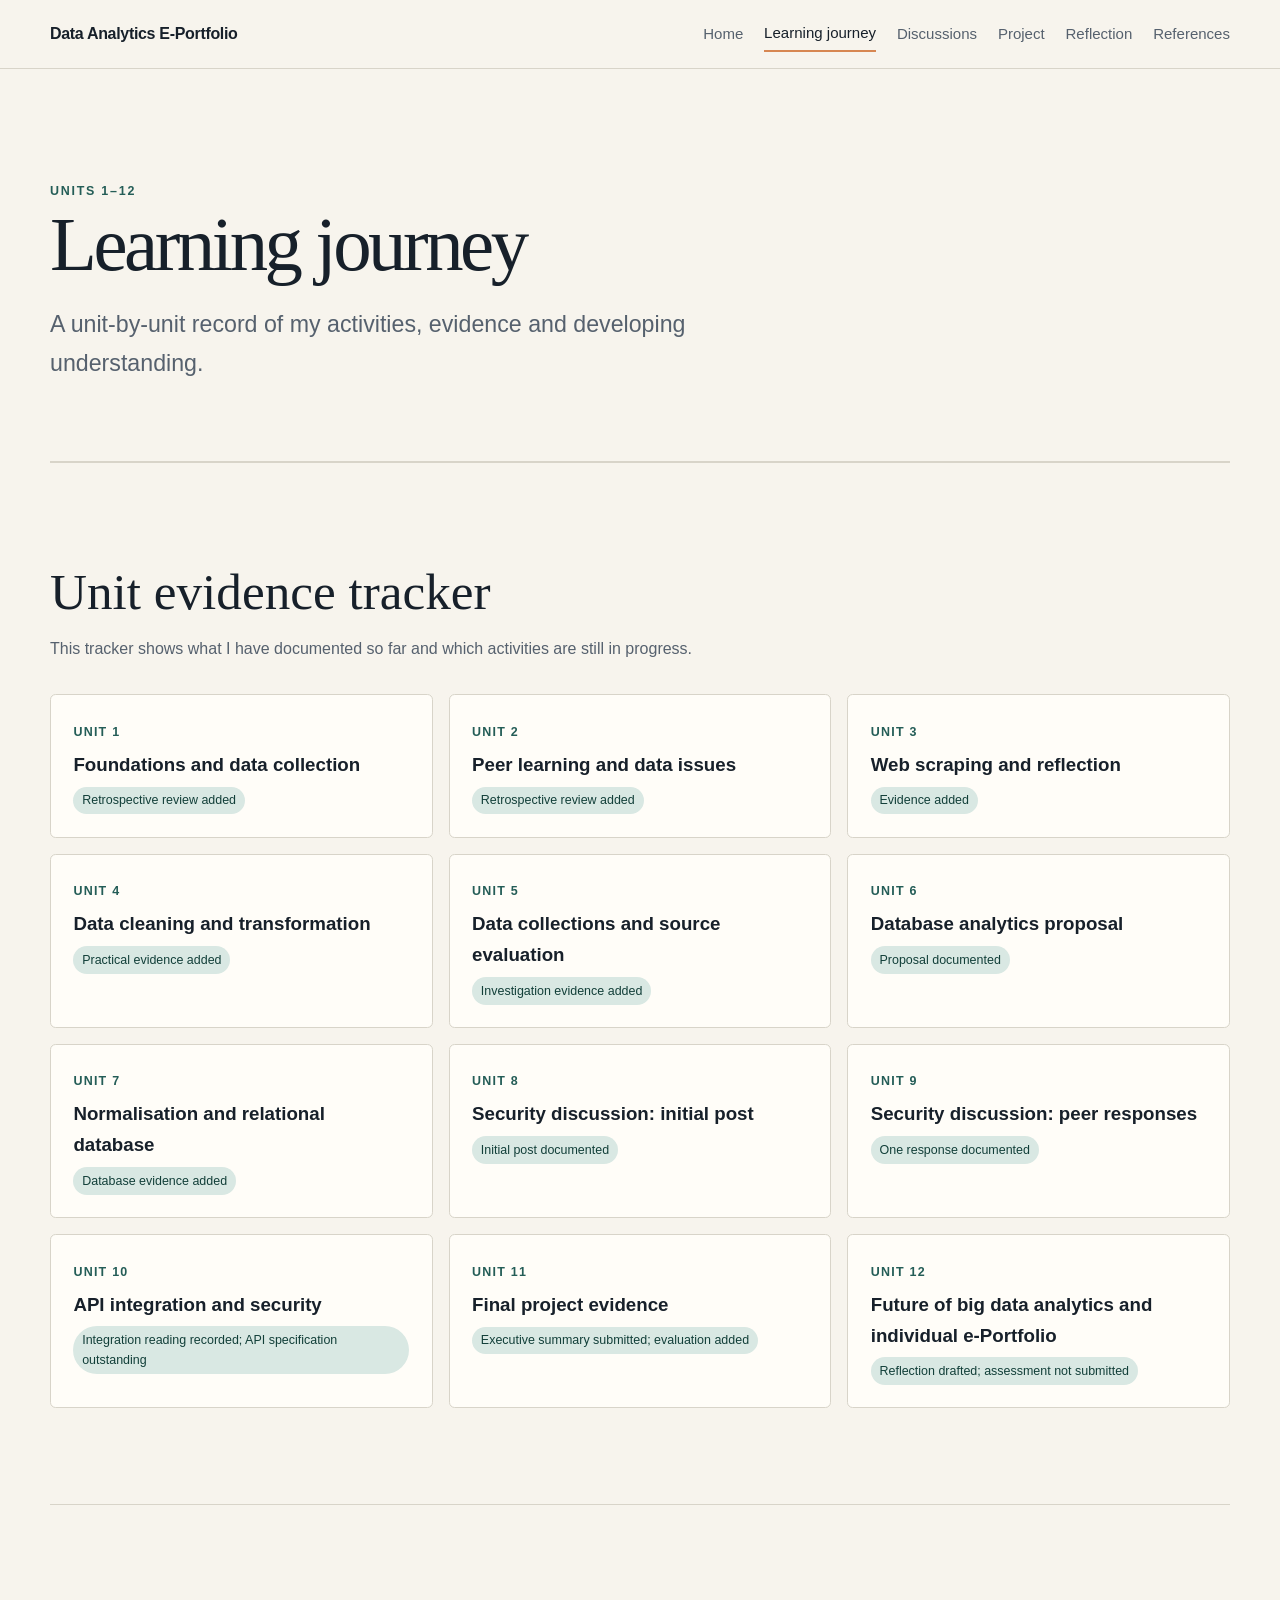
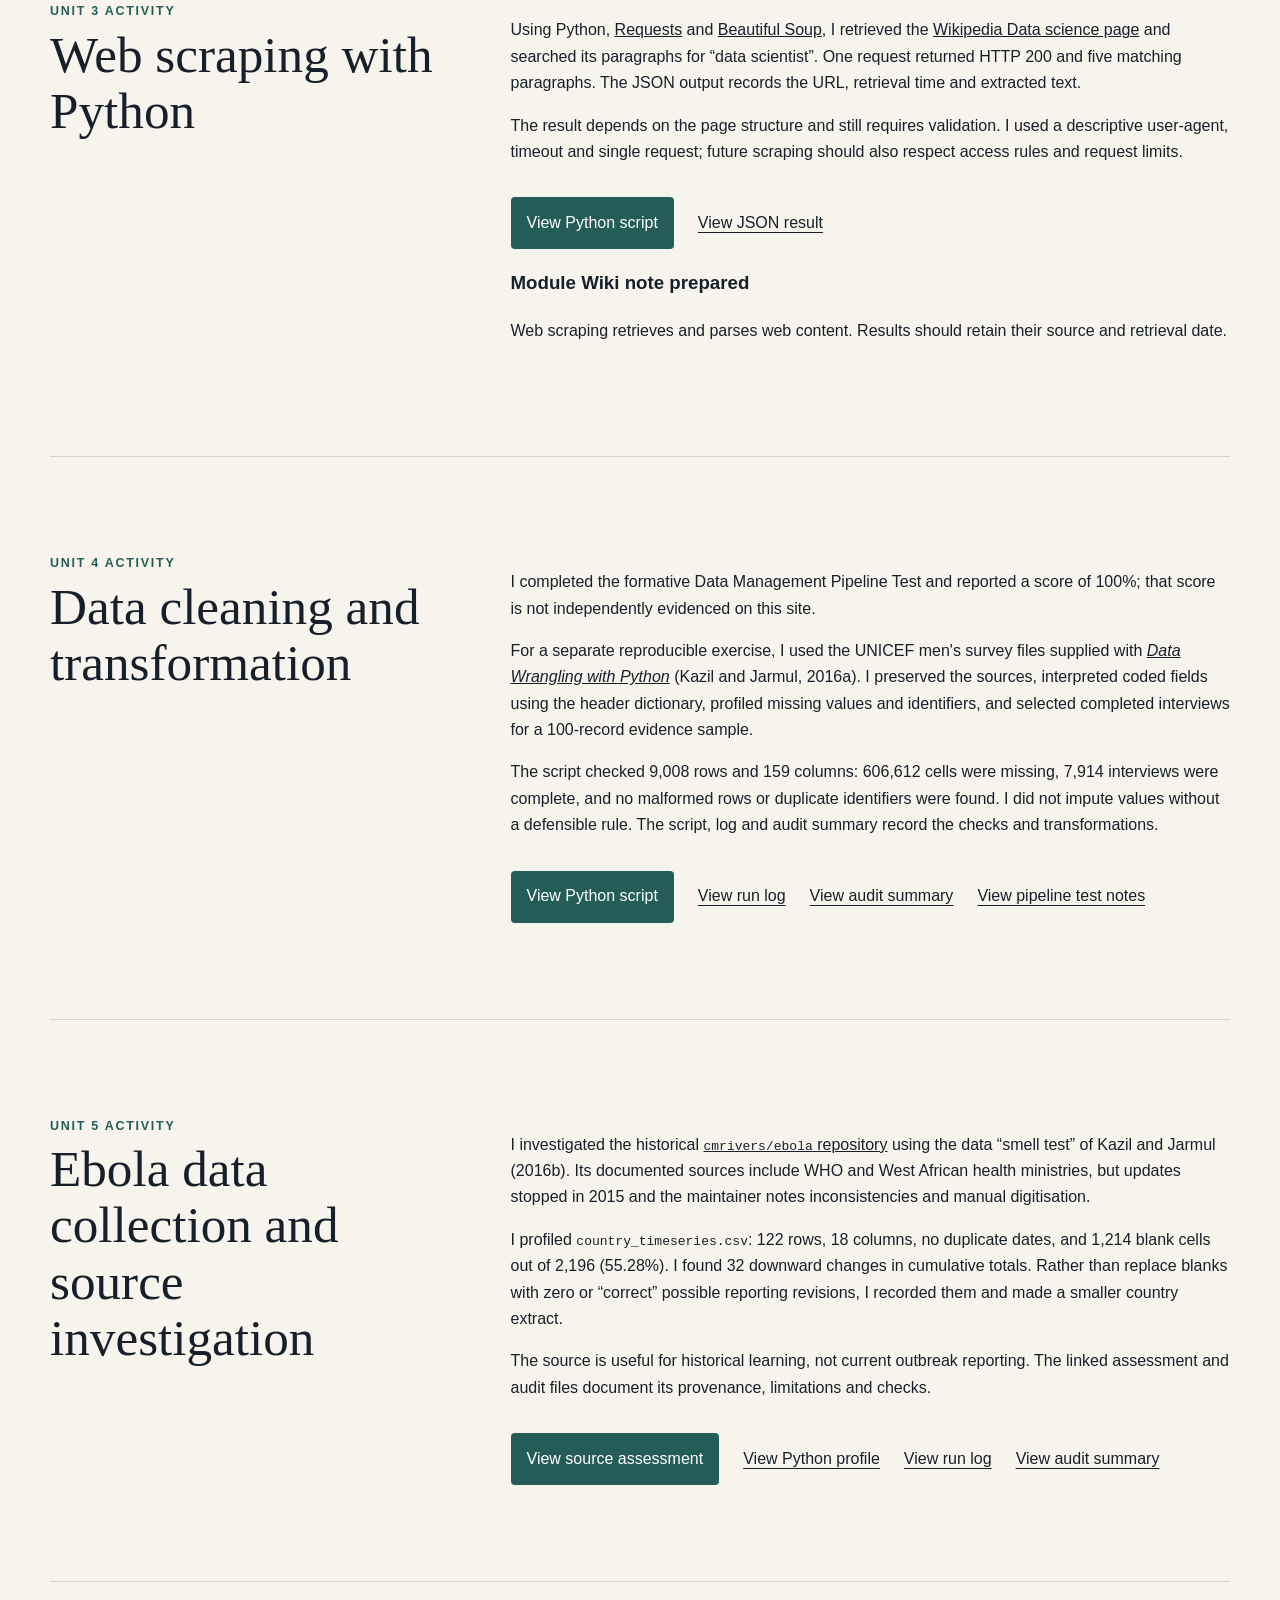
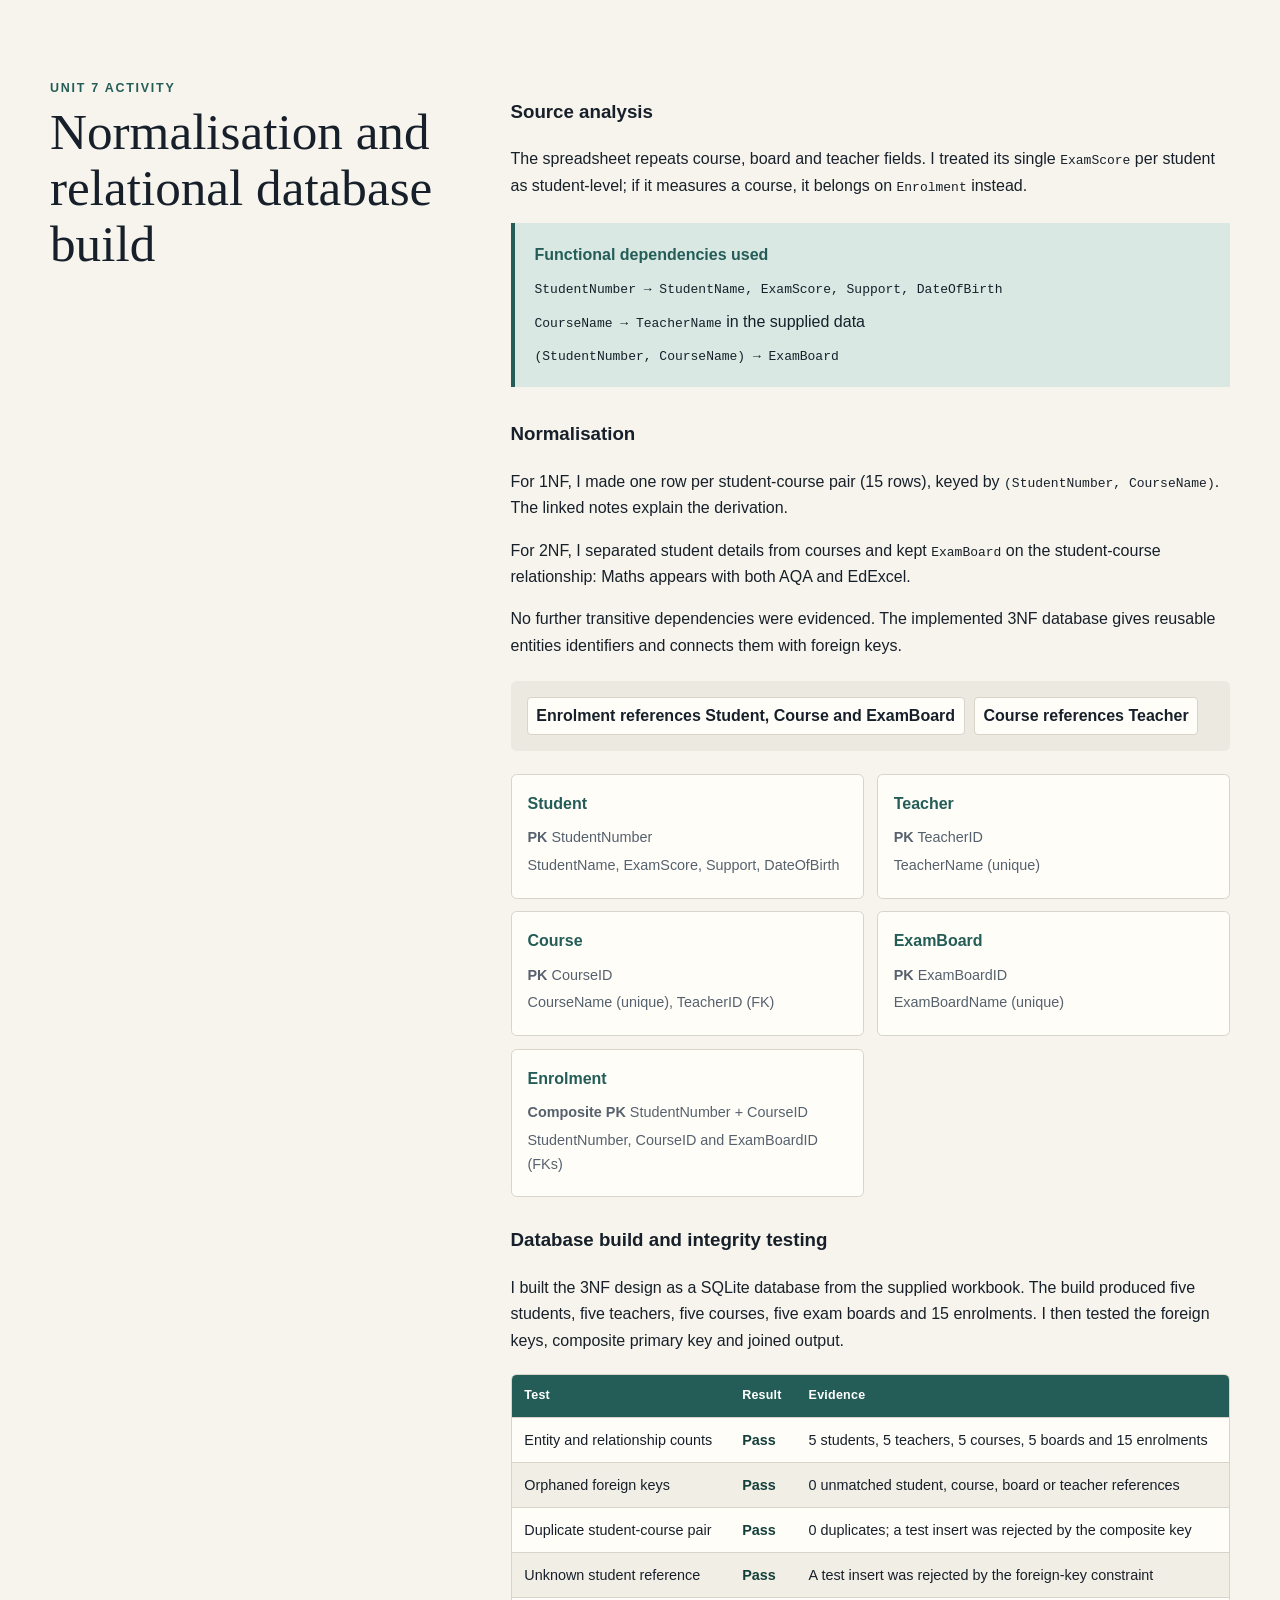
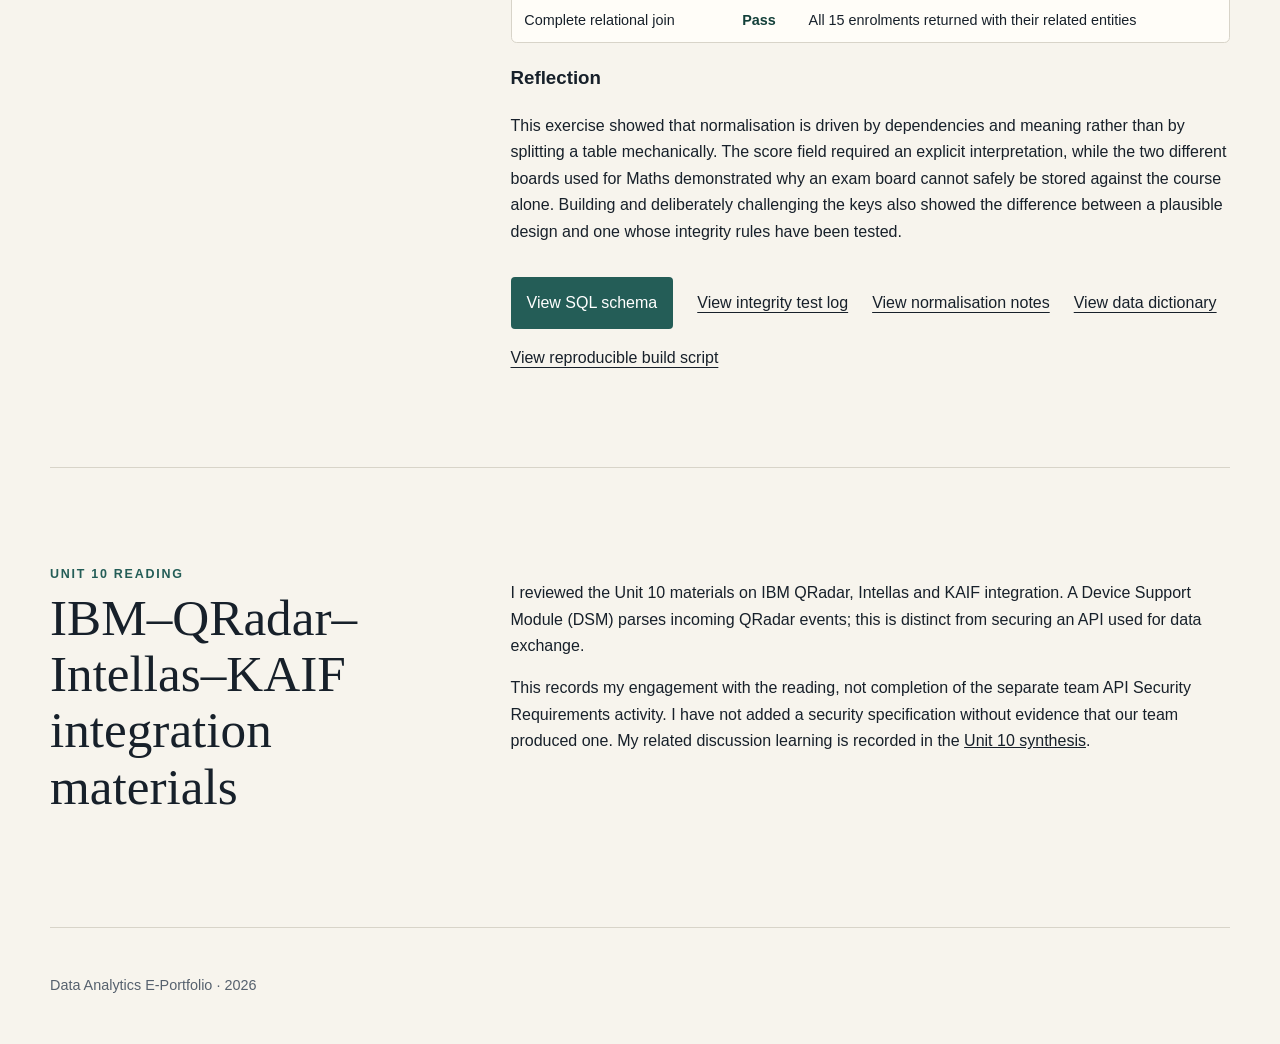
==== learning-journey.html @ 57ec1e4c "Publish clean data analytics e-portfolio" ====
<!doctype html>
<html lang="en-GB">
<head>
  <meta charset="utf-8">
  <meta name="viewport" content="width=device-width, initial-scale=1">
  <meta name="description" content="Unit-by-unit learning evidence for the Data Analytics e-Portfolio.">
  <title>Learning Journey | Data Analytics E-Portfolio</title>
  <link rel="stylesheet" href="css/styles.css">
  <script src="js/main.js" defer></script>
</head>
<body>
  <a class="skip-link" href="#main-content">Skip to main content</a>
  <header class="site-header">
    <a class="site-title" href="index.html">Data Analytics E-Portfolio</a>
    <button class="menu-button" type="button" aria-expanded="false" aria-controls="site-navigation">Menu</button>
    <nav id="site-navigation" class="site-navigation" aria-label="Main navigation">
      <a href="index.html">Home</a><a aria-current="page" href="learning-journey.html">Learning journey</a><a href="discussions.html">Discussions</a><a href="project.html">Project</a><a href="reflection.html">Reflection</a><a href="references.html">References</a>
    </nav>
  </header>
  <main id="main-content">
    <section class="page-intro"><p class="eyebrow">Units 1–12</p><h1>Learning journey</h1><p class="lead">A unit-by-unit record of my activities, evidence and developing understanding.</p></section>
    <section class="section stacked" aria-labelledby="unit-evidence">
      <h2 id="unit-evidence">Unit evidence tracker</h2>
      <p class="supporting-text">This tracker shows what I have documented so far and which activities are still in progress.</p>
      <div class="unit-grid">
        <article class="unit-card"><span>Unit 1</span><h3>Foundations and data collection</h3><a class="status status-progress" href="discussions.html#discussion-1">Retrospective review added</a></article>
        <article class="unit-card"><span>Unit 2</span><h3>Peer learning and data issues</h3><a class="status status-progress" href="discussions.html#discussion-1">Retrospective review added</a></article>
        <article class="unit-card"><span>Unit 3</span><h3>Web scraping and reflection</h3><a class="status status-progress" href="#web-scraping">Evidence added</a></article>
        <article class="unit-card"><span>Unit 4</span><h3>Data cleaning and transformation</h3><a class="status status-progress" href="#data-management-pipeline">Practical evidence added</a></article>
        <article class="unit-card"><span>Unit 5</span><h3>Data collections and source evaluation</h3><a class="status status-progress" href="#ebola-data-investigation">Investigation evidence added</a></article>
        <article class="unit-card"><span>Unit 6</span><h3>Database analytics proposal</h3><a class="status status-progress" href="project.html">Proposal documented</a></article>
        <article class="unit-card"><span>Unit 7</span><h3>Normalisation and relational database</h3><a class="status status-progress" href="#database-normalisation">Database evidence added</a></article>
        <article class="unit-card"><span>Unit 8</span><h3>Security discussion: initial post</h3><a class="status status-progress" href="discussions.html#discussion-2">Initial post documented</a></article>
        <article class="unit-card"><span>Unit 9</span><h3>Security discussion: peer responses</h3><a class="status status-progress" href="discussions.html#discussion-2">One response documented</a></article>
        <article class="unit-card"><span>Unit 10</span><h3>API integration and security</h3><a class="status status-progress" href="#unit-10-integration">Integration reading recorded; API specification outstanding</a></article>
        <article class="unit-card"><span>Unit 11</span><h3>Final project evidence</h3><a class="status status-progress" href="project.html">Executive summary submitted; evaluation added</a></article>
        <article class="unit-card"><span>Unit 12</span><h3>Future of big data analytics and individual e-Portfolio</h3><a class="status status-progress" href="reflection.html">Reflection drafted; assessment not submitted</a></article>
      </div>
    </section>
    <section id="web-scraping" class="section"><div><p class="eyebrow">Unit 3 activity</p><h2>Web scraping with Python</h2></div><div class="prose"><p>Using Python, <a href="references.html#ref-requests">Requests</a> and <a href="references.html#ref-beautiful-soup">Beautiful Soup</a>, I retrieved the <a href="references.html#ref-wikipedia">Wikipedia Data science page</a> and searched its paragraphs for “data scientist”. One request returned HTTP 200 and five matching paragraphs. The JSON output records the URL, retrieval time and extracted text.</p><p>The result depends on the page structure and still requires validation. I used a descriptive user-agent, timeout and single request; future scraping should also respect access rules and request limits.</p><div class="button-row"><a class="button" href="assets/unit-artefacts/unit-03/web_scraping.py">View Python script</a><a class="text-link" href="assets/unit-artefacts/unit-03/web_scraping_results.json">View JSON result</a></div><h3>Module Wiki note prepared</h3><p>Web scraping retrieves and parses web content. Results should retain their source and retrieval date.</p></div></section>
    <section id="data-management-pipeline" class="section"><div><p class="eyebrow">Unit 4 activity</p><h2>Data cleaning and transformation</h2></div><div class="prose"><p>I completed the formative Data Management Pipeline Test and reported a score of 100%; that score is not independently evidenced on this site.</p><p>For a separate reproducible exercise, I used the UNICEF men's survey files supplied with <a href="references.html#ref-kazil-book"><em>Data Wrangling with Python</em></a> (Kazil and Jarmul, 2016a). I preserved the sources, interpreted coded fields using the header dictionary, profiled missing values and identifiers, and selected completed interviews for a 100-record evidence sample.</p><p>The script checked 9,008 rows and 159 columns: 606,612 cells were missing, 7,914 interviews were complete, and no malformed rows or duplicate identifiers were found. I did not impute values without a defensible rule. The script, log and audit summary record the checks and transformations.</p><div class="button-row"><a class="button" href="assets/unit-artefacts/unit-04/inspect_unicef_data.py">View Python script</a><a class="text-link" href="assets/unit-artefacts/unit-04/unit4_run_log.txt">View run log</a><a class="text-link" href="assets/unit-artefacts/unit-04/unit4_cleaning_summary.json">View audit summary</a><a class="text-link" href="assets/unit-artefacts/unit-04/data-management-pipeline-notes.md">View pipeline test notes</a></div></div></section>
    <section id="ebola-data-investigation" class="section"><div><p class="eyebrow">Unit 5 activity</p><h2>Ebola data collection and source investigation</h2></div><div class="prose"><p>I investigated the historical <a href="references.html#ref-rivers"><code>cmrivers/ebola</code> repository</a> using the data “smell test” of Kazil and Jarmul (2016b). Its documented sources include WHO and West African health ministries, but updates stopped in 2015 and the maintainer notes inconsistencies and manual digitisation.</p><p>I profiled <code>country_timeseries.csv</code>: 122 rows, 18 columns, no duplicate dates, and 1,214 blank cells out of 2,196 (55.28%). I found 32 downward changes in cumulative totals. Rather than replace blanks with zero or “correct” possible reporting revisions, I recorded them and made a smaller country extract.</p><p>The source is useful for historical learning, not current outbreak reporting. The linked assessment and audit files document its provenance, limitations and checks.</p><div class="button-row"><a class="button" href="assets/unit-artefacts/unit-05/ebola-source-assessment.md">View source assessment</a><a class="text-link" href="assets/unit-artefacts/unit-05/profile_ebola_timeseries.py">View Python profile</a><a class="text-link" href="assets/unit-artefacts/unit-05/unit5_run_log.txt">View run log</a><a class="text-link" href="assets/unit-artefacts/unit-05/unit5_ebola_profile.json">View audit summary</a></div></div></section>
    <section id="database-normalisation" class="section"><div><p class="eyebrow">Unit 7 activity</p><h2>Normalisation and relational database build</h2></div><div class="prose unit-seven-evidence">
      <h3>Source analysis</h3>
      <p>The spreadsheet repeats course, board and teacher fields. I treated its single <code>ExamScore</code> per student as student-level; if it measures a course, it belongs on <code>Enrolment</code> instead.</p>
      <div class="evidence-note"><strong>Functional dependencies used</strong><span><code>StudentNumber → StudentName, ExamScore, Support, DateOfBirth</code></span><span><code>CourseName → TeacherName</code> in the supplied data</span><span><code>(StudentNumber, CourseName) → ExamBoard</code></span></div>

      <h3>Normalisation</h3>
      <p>For 1NF, I made one row per student-course pair (15 rows), keyed by <code>(StudentNumber, CourseName)</code>. The linked notes explain the derivation.</p>

      <p>For 2NF, I separated student details from courses and kept <code>ExamBoard</code> on the student-course relationship: Maths appears with both AQA and EdExcel.</p>

      <p>No further transitive dependencies were evidenced. The implemented 3NF database gives reusable entities identifiers and connects them with foreign keys.</p>
      <div class="relationship-flow" aria-label="Database foreign-key relationships"><span>Enrolment references Student, Course and ExamBoard</span><span>Course references Teacher</span></div>
      <div class="schema-grid schema-grid-five">
        <article class="schema-card"><h4>Student</h4><p><strong>PK</strong> StudentNumber</p><p>StudentName, ExamScore, Support, DateOfBirth</p></article>
        <article class="schema-card"><h4>Teacher</h4><p><strong>PK</strong> TeacherID</p><p>TeacherName (unique)</p></article>
        <article class="schema-card"><h4>Course</h4><p><strong>PK</strong> CourseID</p><p>CourseName (unique), TeacherID (FK)</p></article>
        <article class="schema-card"><h4>ExamBoard</h4><p><strong>PK</strong> ExamBoardID</p><p>ExamBoardName (unique)</p></article>
        <article class="schema-card"><h4>Enrolment</h4><p><strong>Composite PK</strong> StudentNumber + CourseID</p><p>StudentNumber, CourseID and ExamBoardID (FKs)</p></article>
      </div>

      <h3>Database build and integrity testing</h3>
      <p>I built the 3NF design as a SQLite database from the supplied workbook. The build produced five students, five teachers, five courses, five exam boards and 15 enrolments. I then tested the foreign keys, composite primary key and joined output.</p>
      <div class="table-scroll" tabindex="0" role="region" aria-label="Referential integrity test results">
        <table class="data-table results-table">
          <thead><tr><th scope="col">Test</th><th scope="col">Result</th><th scope="col">Evidence</th></tr></thead>
          <tbody>
            <tr><td>Entity and relationship counts</td><td class="result-pass">Pass</td><td>5 students, 5 teachers, 5 courses, 5 boards and 15 enrolments</td></tr>
            <tr><td>Orphaned foreign keys</td><td class="result-pass">Pass</td><td>0 unmatched student, course, board or teacher references</td></tr>
            <tr><td>Duplicate student-course pair</td><td class="result-pass">Pass</td><td>0 duplicates; a test insert was rejected by the composite key</td></tr>
            <tr><td>Unknown student reference</td><td class="result-pass">Pass</td><td>A test insert was rejected by the foreign-key constraint</td></tr>
            <tr><td>Complete relational join</td><td class="result-pass">Pass</td><td>All 15 enrolments returned with their related entities</td></tr>
          </tbody>
        </table>
      </div>

      <h3>Reflection</h3>
      <p>This exercise showed that normalisation is driven by dependencies and meaning rather than by splitting a table mechanically. The score field required an explicit interpretation, while the two different boards used for Maths demonstrated why an exam board cannot safely be stored against the course alone. Building and deliberately challenging the keys also showed the difference between a plausible design and one whose integrity rules have been tested.</p>
      <div class="button-row"><a class="button" href="assets/unit-artefacts/unit-07/unit7_schema.sql">View SQL schema</a><a class="text-link" href="assets/unit-artefacts/unit-07/unit7_integrity_tests.txt">View integrity test log</a><a class="text-link" href="assets/unit-artefacts/unit-07/normalisation-notes.md">View normalisation notes</a><a class="text-link" href="assets/unit-artefacts/unit-07/data-dictionary.md">View data dictionary</a><a class="text-link" href="assets/unit-artefacts/unit-07/build_unit7_database.py">View reproducible build script</a></div>
    </div></section>
    <section id="unit-10-integration" class="section"><div><p class="eyebrow">Unit 10 reading</p><h2>IBM–QRadar–Intellas–KAIF integration materials</h2></div><div class="prose"><p>I reviewed the Unit 10 materials on IBM QRadar, Intellas and KAIF integration. A Device Support Module (DSM) parses incoming QRadar events; this is distinct from securing an API used for data exchange.</p><p>This records my engagement with the reading, not completion of the separate team API Security Requirements activity. I have not added a security specification without evidence that our team produced one. My related discussion learning is recorded in the <a href="discussions.html#unit-10-synthesis">Unit 10 synthesis</a>.</p></div></section>
  </main>
  <footer class="site-footer"><p>Data Analytics E-Portfolio <span aria-hidden="true">·</span> <span data-current-year></span></p></footer>
</body>
</html>
---- css/styles.css ----
:root {
  --ink: #17202a;
  --muted: #56616e;
  --paper: #f7f4ed;
  --surface: #fffdf8;
  --accent: #245d57;
  --accent-light: #d9e8e3;
  --line: #d8d4c9;
  --highlight: #d78752;
  --max-width: 1180px;
}

* { box-sizing: border-box; }
html { scroll-behavior: smooth; }
body { margin: 0; color: var(--ink); background: var(--paper); font-family: Arial, Helvetica, sans-serif; line-height: 1.65; }
a { color: inherit; }
.skip-link { position: fixed; left: 1rem; top: -5rem; z-index: 100; padding: .75rem 1rem; color: white; background: var(--ink); }
.skip-link:focus { top: 1rem; }

.site-header { position: sticky; top: 0; z-index: 20; display: flex; align-items: center; justify-content: space-between; gap: 2rem; padding: 1rem max(1.25rem, calc((100% - var(--max-width)) / 2)); background: rgba(247,244,237,.96); border-bottom: 1px solid var(--line); }
.site-title { font-weight: 700; text-decoration: none; letter-spacing: -.02em; }
.site-navigation { display: flex; align-items: center; gap: 1.3rem; }
.site-navigation a { padding-block: .3rem; color: var(--muted); text-decoration: none; font-size: .94rem; }
.site-navigation a:hover, .site-navigation a:focus-visible, .site-navigation a[aria-current="page"] { color: var(--ink); border-bottom: 2px solid var(--highlight); }
.menu-button { display: none; padding: .55rem .8rem; color: var(--ink); background: transparent; border: 1px solid var(--line); border-radius: .35rem; font: inherit; }

main { min-height: 75vh; }
.hero, .page-intro, .section, .site-footer { width: min(calc(100% - 2.5rem), var(--max-width)); margin-inline: auto; }
.hero { padding: clamp(5rem, 12vw, 9rem) 0; }
.page-intro { padding: clamp(4rem, 9vw, 7rem) 0 3.5rem; border-bottom: 1px solid var(--line); }
.hero h1, .page-intro h1 { max-width: 900px; margin: .3rem 0 1.2rem; font-family: Georgia, 'Times New Roman', serif; font-size: clamp(3rem, 8vw, 6.8rem); font-weight: 400; line-height: .98; letter-spacing: -.045em; }
.page-intro h1 { font-size: clamp(2.7rem, 6vw, 5.2rem); }
.eyebrow { margin: 0; color: var(--accent); font-size: .78rem; font-weight: 700; letter-spacing: .14em; text-transform: uppercase; }
.lead { max-width: 760px; color: var(--muted); font-size: clamp(1.15rem, 2vw, 1.45rem); }
.button-row { display: flex; flex-wrap: wrap; align-items: center; gap: 1rem 1.5rem; margin-top: 2rem; }
.button { display: inline-block; padding: .8rem 1rem; color: white; background: var(--accent); border-radius: .25rem; text-decoration: none; }
.button:hover, .button:focus-visible { background: #194640; }
.text-link { text-underline-offset: .25rem; }

.section { display: grid; grid-template-columns: minmax(220px, .8fr) minmax(0, 1.5fr); gap: clamp(2rem, 6vw, 6rem); padding: clamp(3.5rem, 8vw, 6rem) 0; border-top: 1px solid var(--line); }
.section.stacked { display: block; }
.section h2 { max-width: 700px; margin: .3rem 0 1rem; font-family: Georgia, 'Times New Roman', serif; font-size: clamp(2rem, 4vw, 3.4rem); font-weight: 400; line-height: 1.1; }
.prose { min-width: 0; max-width: 750px; }
.supporting-text { max-width: 760px; color: var(--muted); }
.project-figure { margin: 2rem 0; padding: 1rem; background: var(--surface); border: 1px solid var(--line); border-radius: .35rem; }
.project-figure img { display: block; width: 100%; height: auto; }
.project-figure figcaption { margin-top: .8rem; color: var(--muted); font-size: .9rem; }
.card-grid, .unit-grid, .reflection-grid { display: grid; grid-template-columns: repeat(2, minmax(0, 1fr)); gap: 1rem; }
.card, .unit-card, .reflection-grid article { padding: 1.4rem; background: var(--surface); border: 1px solid var(--line); border-radius: .35rem; }
.card h3, .unit-card h3, .reflection-grid h3 { margin: .35rem 0; }
.card p, .unit-card p, .reflection-grid p { margin-bottom: 0; color: var(--muted); }
.card-number, .unit-card > span, .reflection-grid article > span { color: var(--accent); font-size: .78rem; font-weight: 700; letter-spacing: .1em; text-transform: uppercase; }
.unit-grid { margin-top: 2rem; grid-template-columns: repeat(3, minmax(0, 1fr)); }
.status { display: inline-block; padding: .22rem .55rem; background: #ece9e1; border-radius: 999px; font-size: .78rem; }
.unit-card a.status { text-decoration: none; }
.unit-card a.status:hover, .unit-card a.status:focus-visible { text-decoration: underline; }
.status-progress { color: #123f39 !important; background: var(--accent-light); }
.reference-list { max-width: 900px; }
.reference-list p { margin: 0 0 1.2rem; padding-left: 2rem; text-indent: -2rem; }
.unit-seven-evidence { width: 100%; min-width: 0; max-width: 860px; }
.evidence-note { display: grid; gap: .45rem; margin: 1.5rem 0 2rem; padding: 1.15rem 1.25rem; background: var(--accent-light); border-left: 4px solid var(--accent); }
.evidence-note strong { color: var(--accent); }
.evidence-note code { white-space: normal; overflow-wrap: anywhere; }
.table-scroll { width: 100%; min-width: 0; max-width: 100%; margin: 1.25rem 0; overflow-x: auto; border: 1px solid var(--line); border-radius: .35rem; background: var(--surface); }
.data-table { width: 100%; min-width: 760px; border-collapse: collapse; font-size: .9rem; line-height: 1.4; }
.data-table th, .data-table td { padding: .75rem .8rem; text-align: left; vertical-align: top; border-bottom: 1px solid var(--line); }
.data-table th { color: white; background: var(--accent); font-size: .78rem; letter-spacing: .02em; }
.data-table tbody tr:last-child td { border-bottom: 0; }
.data-table tbody tr:nth-child(even) { background: #f1eee6; }
.results-table { min-width: 650px; }
.result-pass { color: #123f39; font-weight: 700; }
.schema-grid { display: grid; grid-template-columns: repeat(3, minmax(0, 1fr)); gap: .8rem; margin: 1.25rem 0 1.75rem; }
.schema-grid-five { grid-template-columns: repeat(2, minmax(0, 1fr)); }
.schema-card { min-width: 0; padding: 1rem; background: var(--surface); border: 1px solid var(--line); border-radius: .35rem; }
.schema-card h4 { margin: 0 0 .55rem; color: var(--accent); }
.schema-card p { margin: .25rem 0; color: var(--muted); font-size: .9rem; }
.relationship-flow { display: flex; flex-wrap: wrap; align-items: center; gap: .55rem; margin: 1.4rem 0; padding: 1rem; background: #ece9e1; border-radius: .35rem; }
.relationship-flow span:not(.relationship-break) { padding: .3rem .55rem; background: var(--surface); border: 1px solid var(--line); border-radius: .25rem; font-weight: 700; }
.relationship-break { flex-basis: 100%; color: var(--muted); font-size: .9rem; }
.reflection-grid { grid-template-columns: repeat(3, minmax(0, 1fr)); margin: 2rem 0; }
.site-footer { padding: 2rem 0; color: var(--muted); border-top: 1px solid var(--line); font-size: .9rem; }

:focus-visible { outline: 3px solid var(--highlight); outline-offset: 3px; }
@media (max-width: 850px) {
  .site-header { flex-wrap: wrap; }
  .menu-button { display: block; }
  .site-navigation { display: none; width: 100%; flex-direction: column; align-items: flex-start; gap: .4rem; padding-bottom: .5rem; }
  .site-navigation.is-open { display: flex; }
  .section { grid-template-columns: 1fr; }
  .unit-grid { grid-template-columns: repeat(2, minmax(0, 1fr)); }
  .schema-grid { grid-template-columns: 1fr; }
}
@media (max-width: 560px) {
  .card-grid, .unit-grid, .reflection-grid { grid-template-columns: 1fr; }
}
@media (prefers-reduced-motion: reduce) { html { scroll-behavior: auto; } }
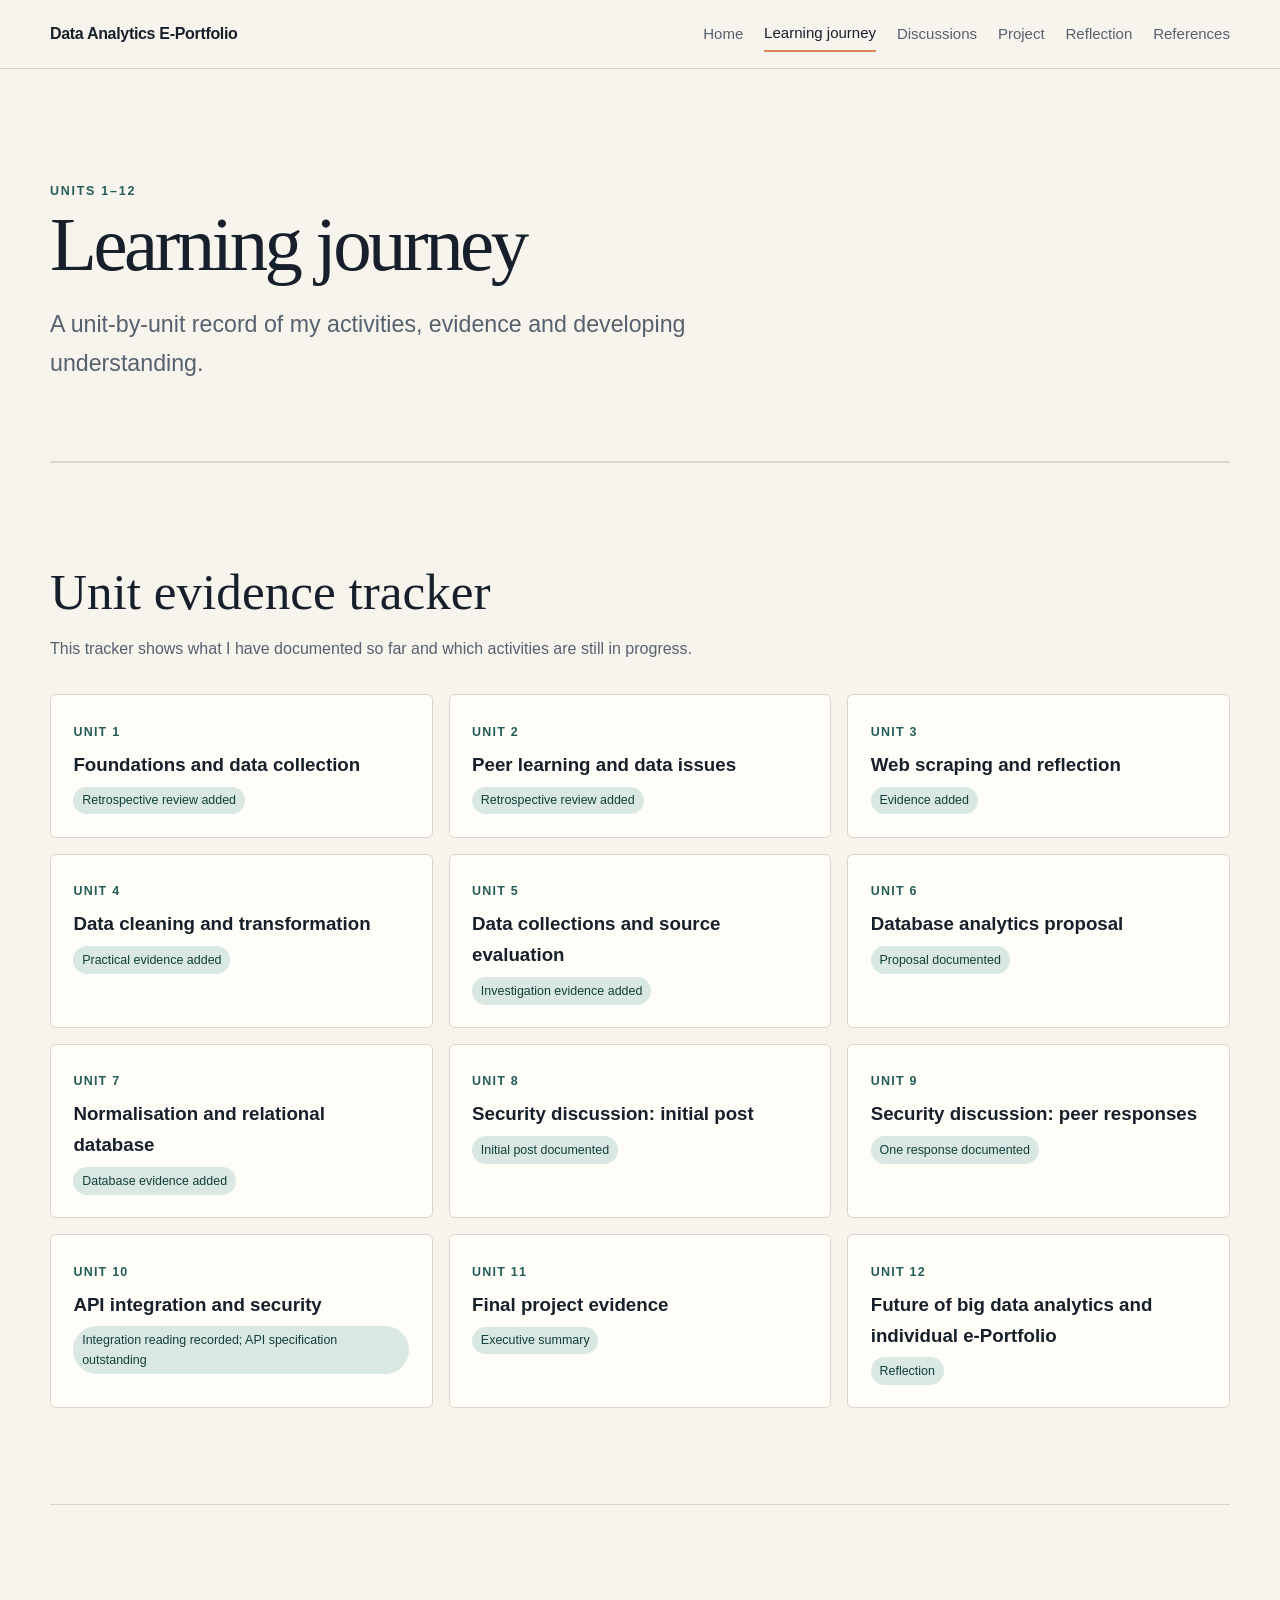
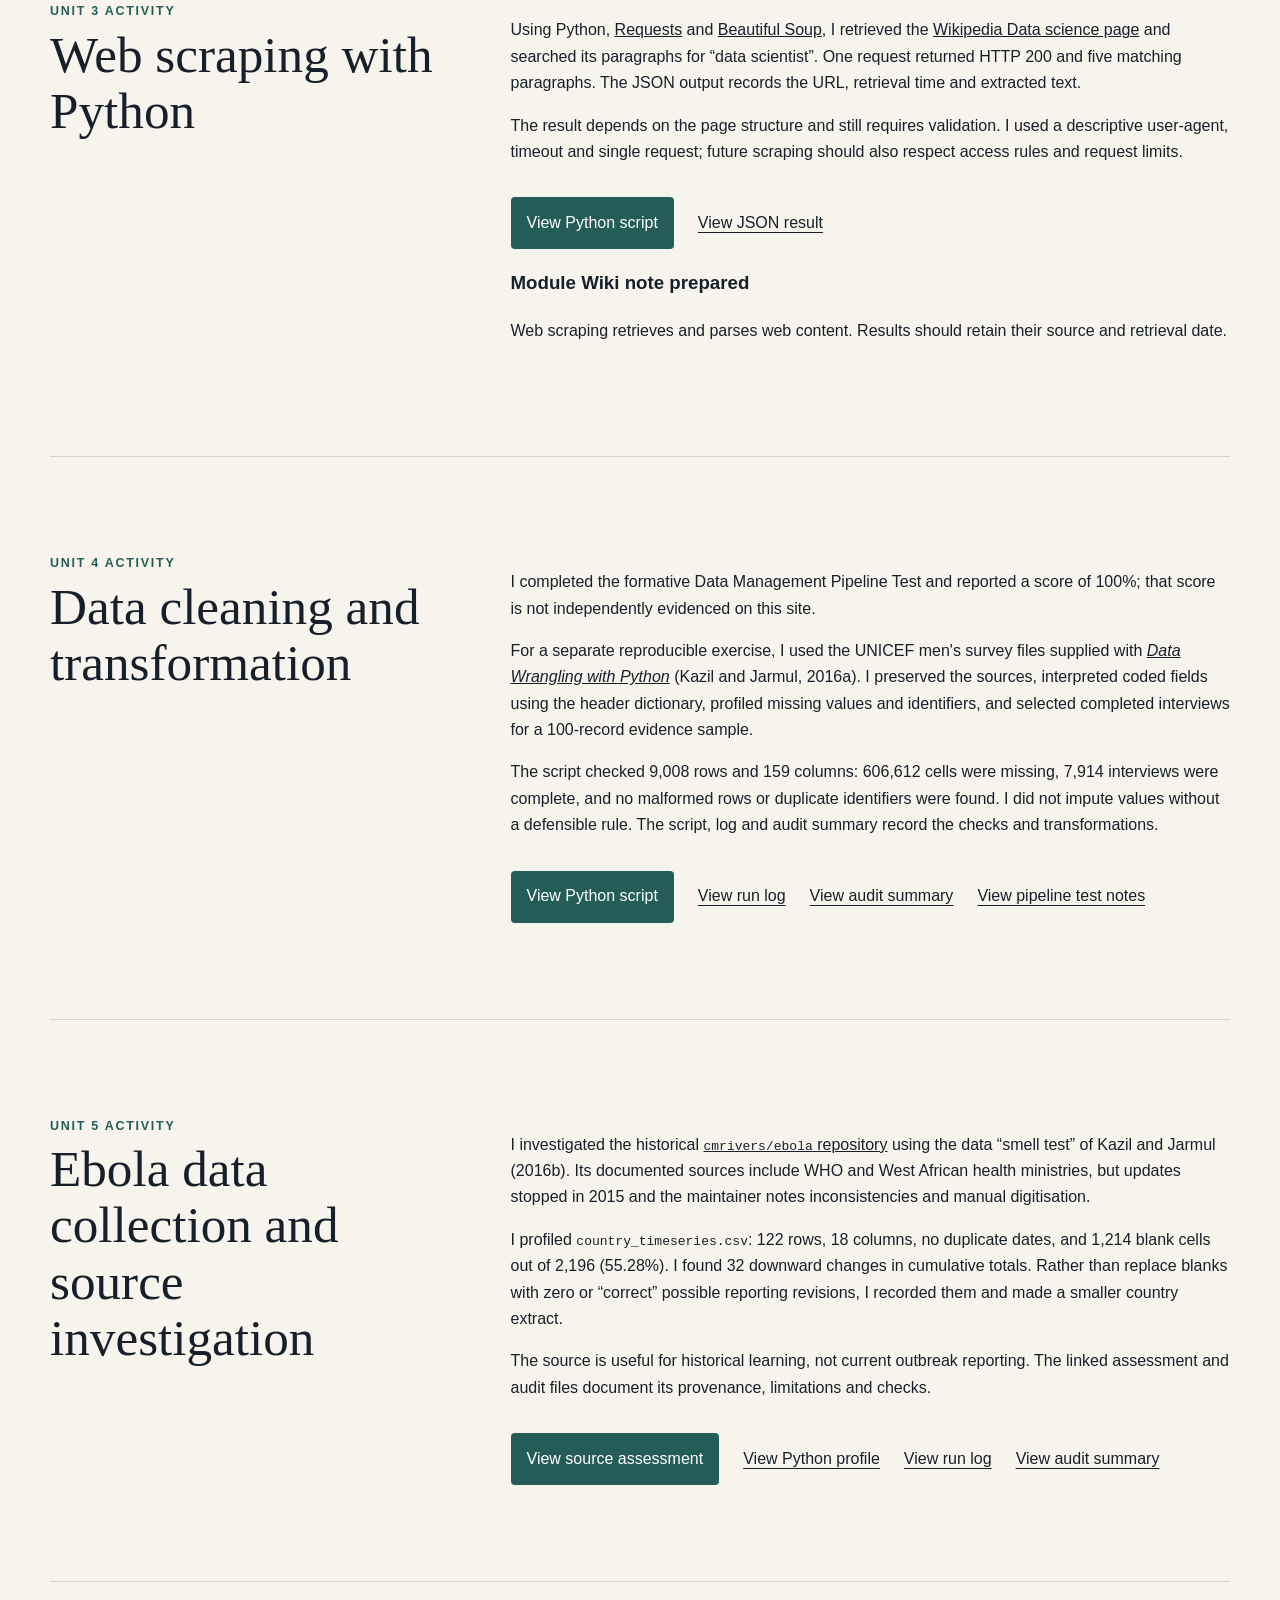
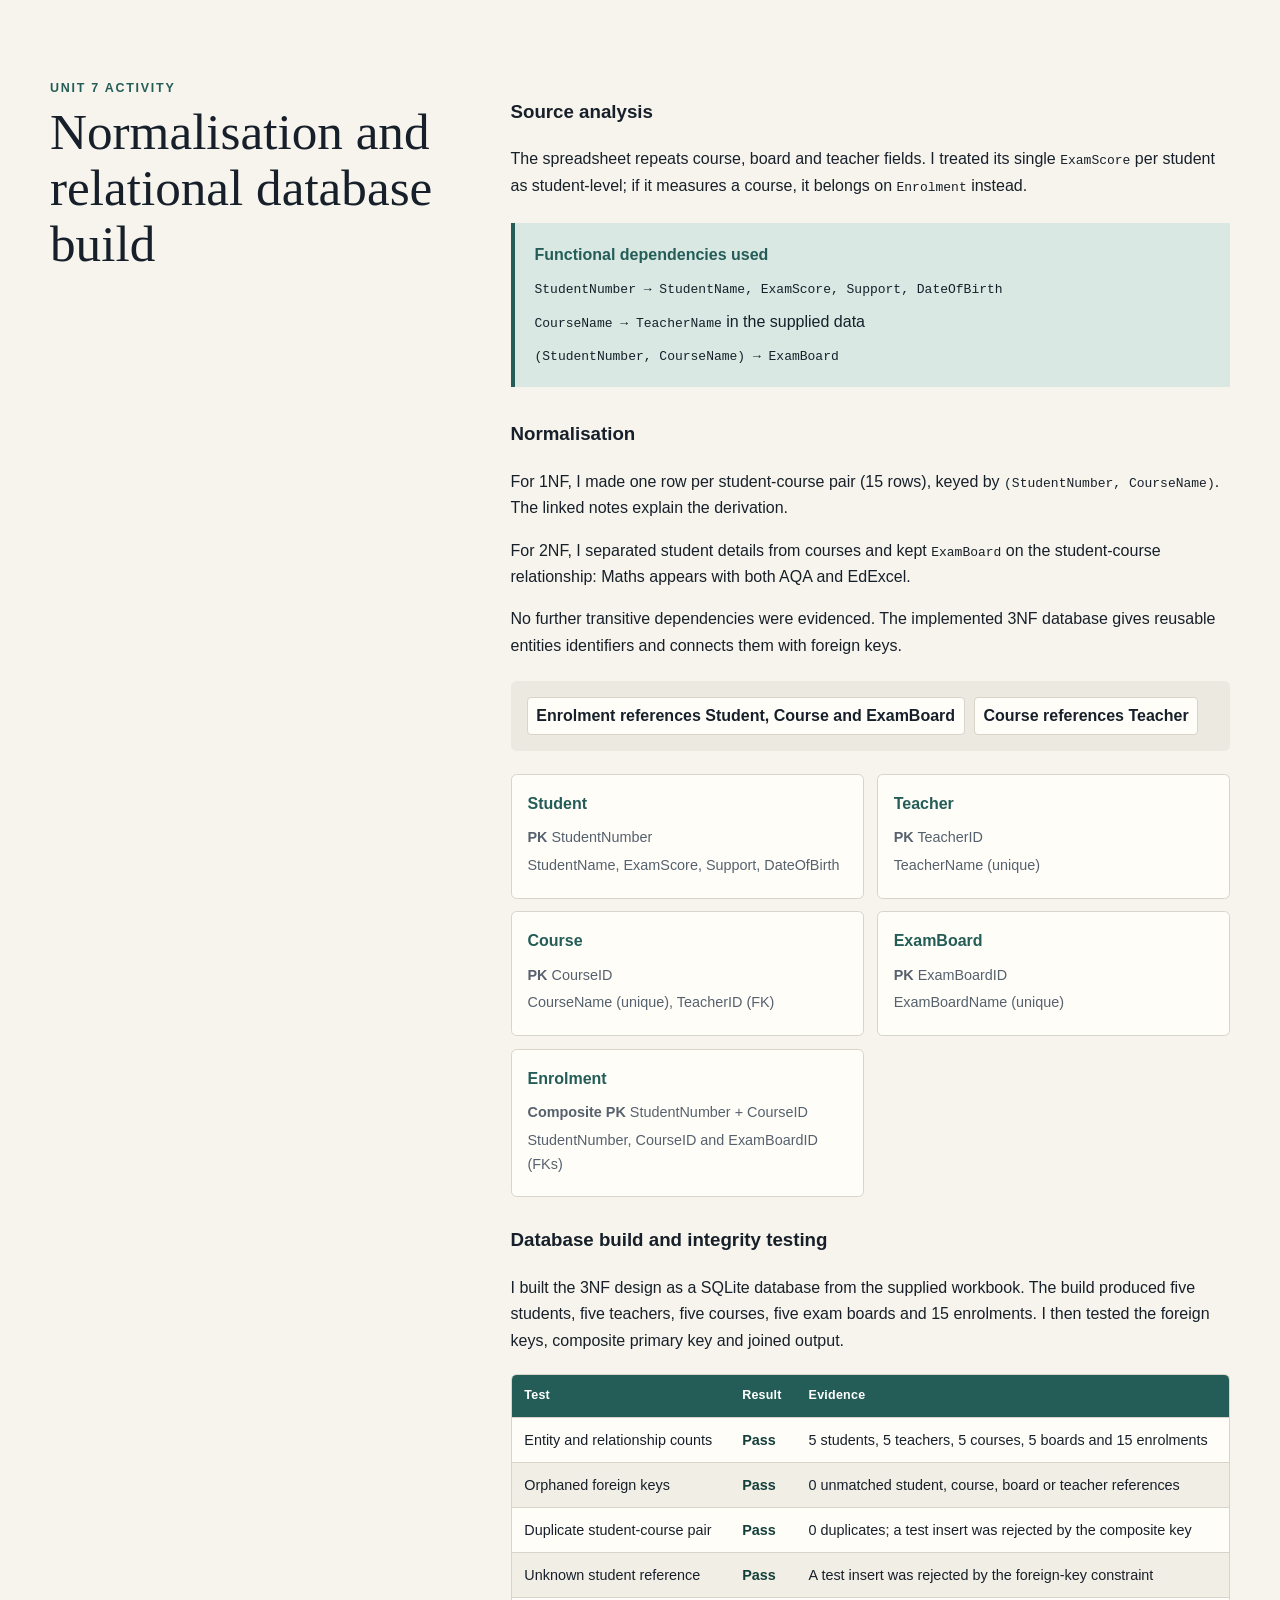
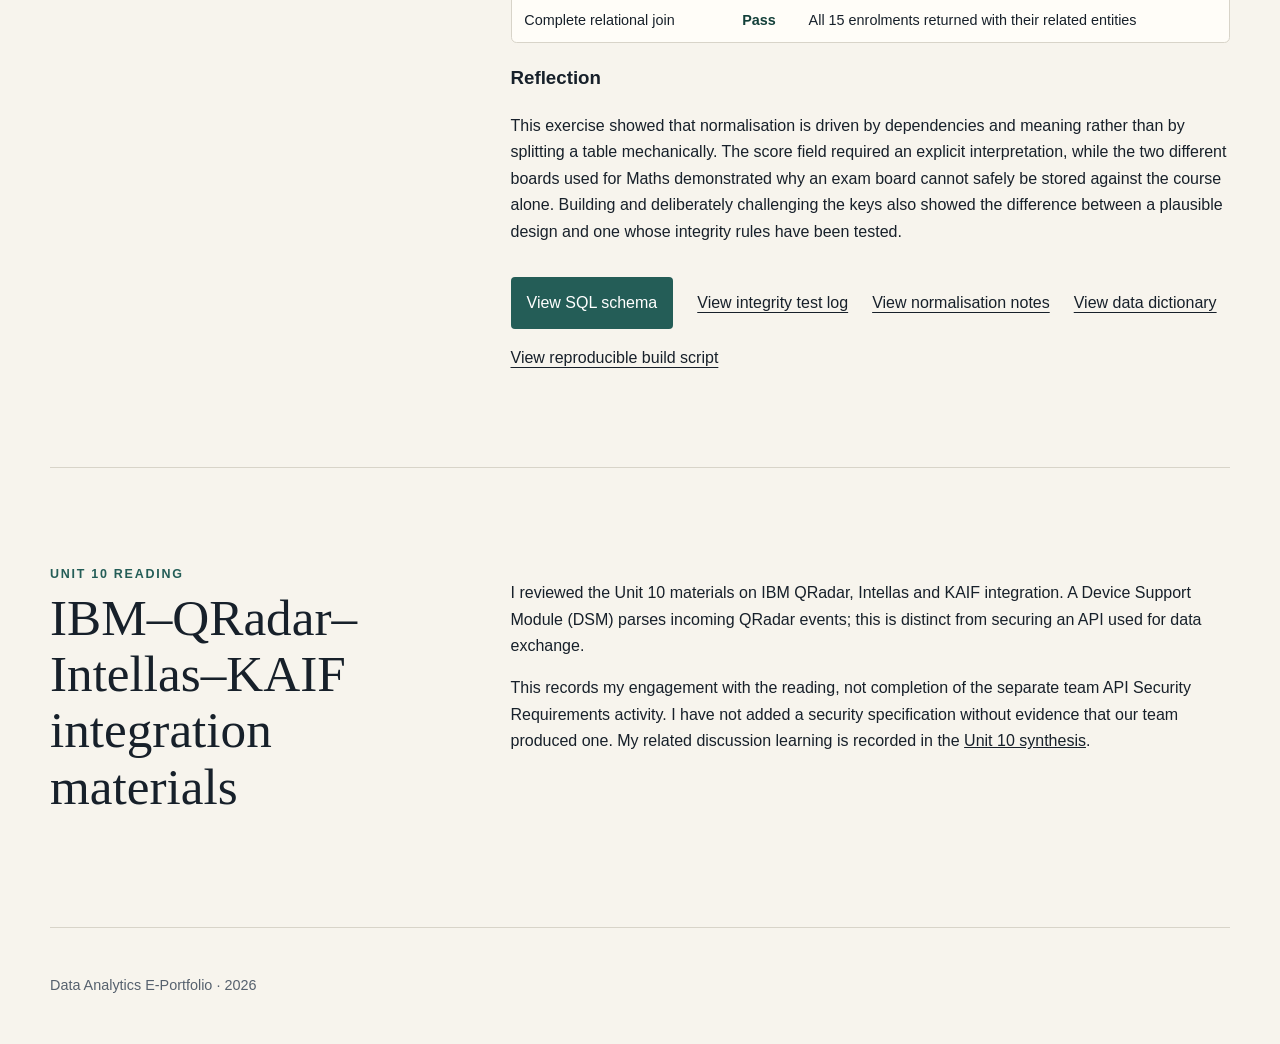
==== commit 5e5a97da: "Simplify Unit 11 and 12 card labels" ====
--- a/learning-journey.html
+++ b/learning-journey.html
@@ -33,8 +33,8 @@
         <article class="unit-card"><span>Unit 8</span><h3>Security discussion: initial post</h3><a class="status status-progress" href="discussions.html#discussion-2">Initial post documented</a></article>
         <article class="unit-card"><span>Unit 9</span><h3>Security discussion: peer responses</h3><a class="status status-progress" href="discussions.html#discussion-2">One response documented</a></article>
         <article class="unit-card"><span>Unit 10</span><h3>API integration and security</h3><a class="status status-progress" href="#unit-10-integration">Integration reading recorded; API specification outstanding</a></article>
-        <article class="unit-card"><span>Unit 11</span><h3>Final project evidence</h3><a class="status status-progress" href="project.html">Executive summary submitted; evaluation added</a></article>
-        <article class="unit-card"><span>Unit 12</span><h3>Future of big data analytics and individual e-Portfolio</h3><a class="status status-progress" href="reflection.html">Reflection drafted; assessment not submitted</a></article>
+        <article class="unit-card"><span>Unit 11</span><h3>Final project evidence</h3><a class="status status-progress" href="project.html">Executive summary</a></article>
+        <article class="unit-card"><span>Unit 12</span><h3>Future of big data analytics and individual e-Portfolio</h3><a class="status status-progress" href="reflection.html">Reflection</a></article>
       </div>
     </section>
     <section id="web-scraping" class="section"><div><p class="eyebrow">Unit 3 activity</p><h2>Web scraping with Python</h2></div><div class="prose"><p>Using Python, <a href="references.html#ref-requests">Requests</a> and <a href="references.html#ref-beautiful-soup">Beautiful Soup</a>, I retrieved the <a href="references.html#ref-wikipedia">Wikipedia Data science page</a> and searched its paragraphs for “data scientist”. One request returned HTTP 200 and five matching paragraphs. The JSON output records the URL, retrieval time and extracted text.</p><p>The result depends on the page structure and still requires validation. I used a descriptive user-agent, timeout and single request; future scraping should also respect access rules and request limits.</p><div class="button-row"><a class="button" href="assets/unit-artefacts/unit-03/web_scraping.py">View Python script</a><a class="text-link" href="assets/unit-artefacts/unit-03/web_scraping_results.json">View JSON result</a></div><h3>Module Wiki note prepared</h3><p>Web scraping retrieves and parses web content. Results should retain their source and retrieval date.</p></div></section>
